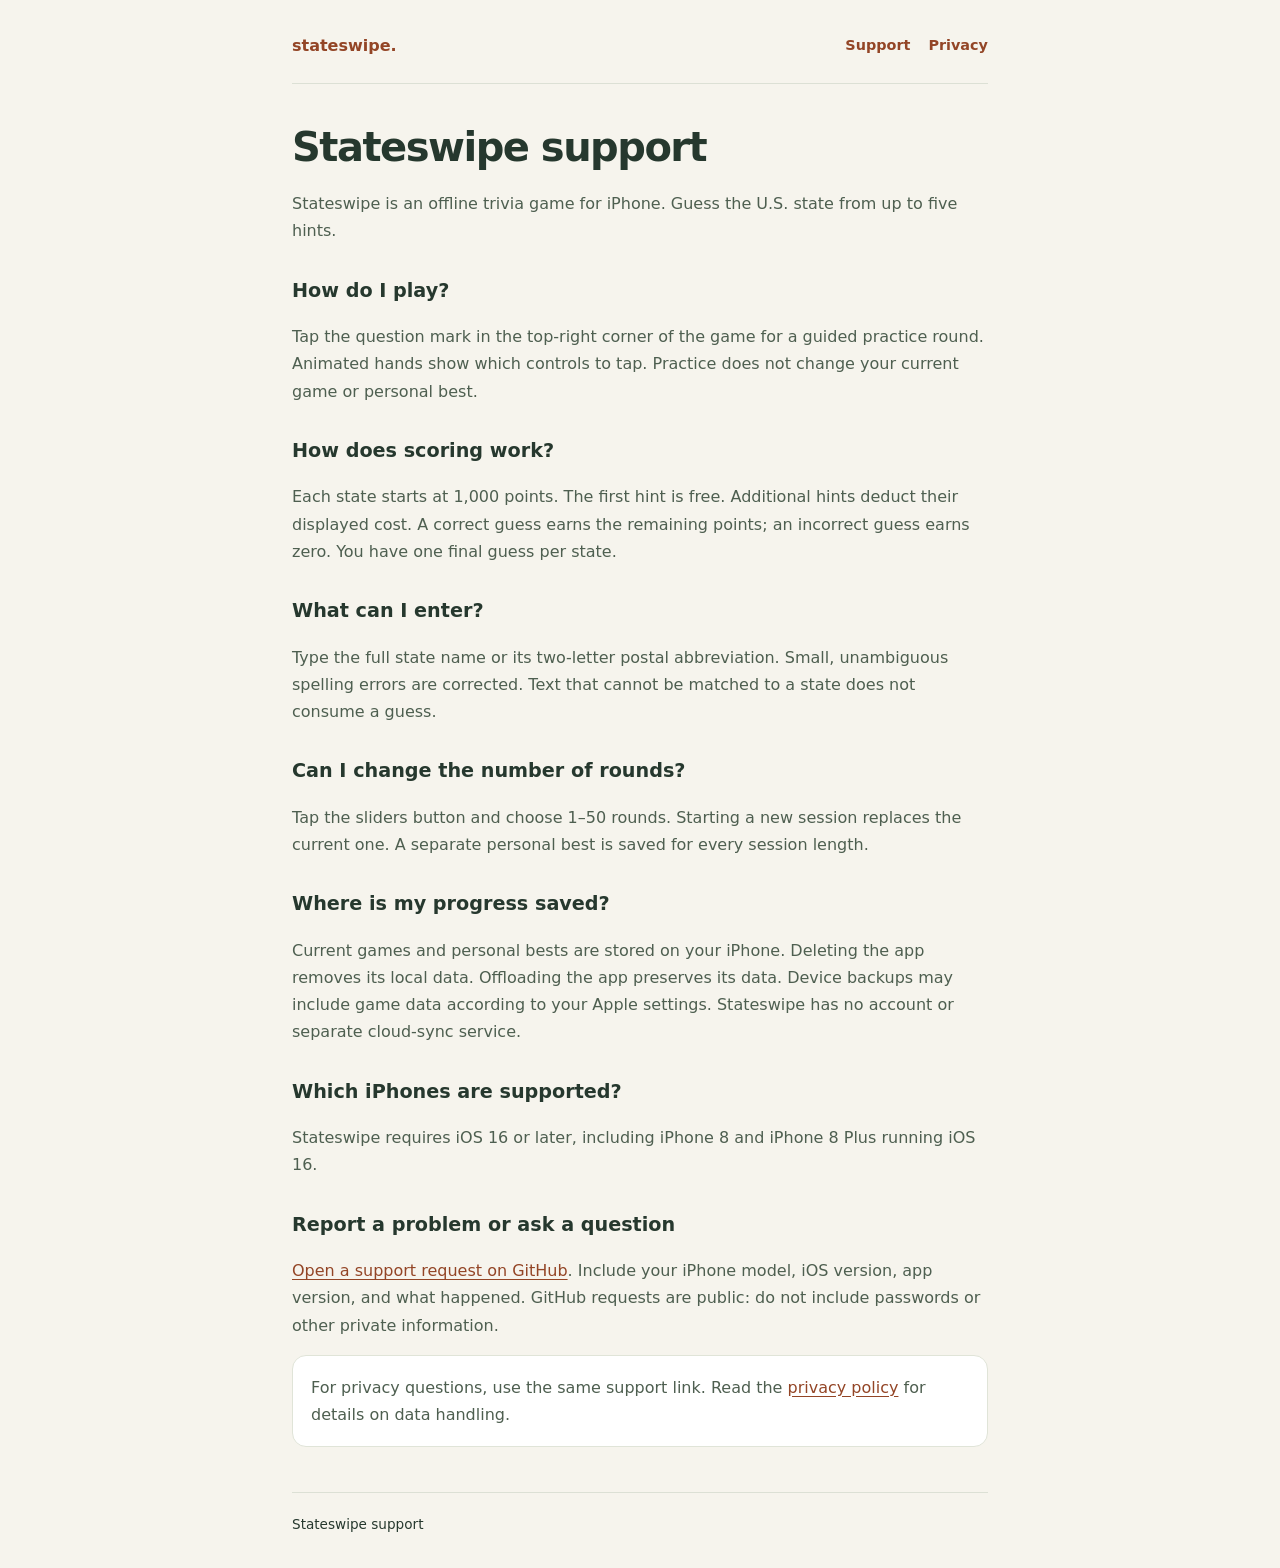
==== docs/index.html @ 34044676 "My existing Xcode work" ====
<!doctype html><html lang="en"><head><meta charset="utf-8"><meta name="viewport" content="width=device-width,initial-scale=1"><title>Stateswipe Support</title><meta name="description" content="Help with the Stateswipe iPhone trivia game."><link rel="stylesheet" href="site.css"></head><body><header><a href="index.html">stateswipe.</a><nav aria-label="Main"><a href="index.html" aria-current="page">Support</a><a href="privacy.html">Privacy</a></nav></header><main><h1>Stateswipe support</h1><p>Stateswipe is an offline trivia game for iPhone. Guess the U.S. state from up to five hints.</p><h2>How do I play?</h2><p>Tap the question mark in the top-right corner of the game for a guided practice round. Animated hands show which controls to tap. Practice does not change your current game or personal best.</p><h2>How does scoring work?</h2><p>Each state starts at 1,000 points. The first hint is free. Additional hints deduct their displayed cost. A correct guess earns the remaining points; an incorrect guess earns zero. You have one final guess per state.</p><h2>What can I enter?</h2><p>Type the full state name or its two-letter postal abbreviation. Small, unambiguous spelling errors are corrected. Text that cannot be matched to a state does not consume a guess.</p><h2>Can I change the number of rounds?</h2><p>Tap the sliders button and choose 1–50 rounds. Starting a new session replaces the current one. A separate personal best is saved for every session length.</p><h2>Where is my progress saved?</h2><p>Current games and personal bests are stored on your iPhone. Deleting the app removes its local data. Offloading the app preserves its data. Device backups may include game data according to your Apple settings. Stateswipe has no account or separate cloud-sync service.</p><h2>Which iPhones are supported?</h2><p>Stateswipe requires iOS 16 or later, including iPhone 8 and iPhone 8 Plus running iOS 16.</p><h2>Report a problem or ask a question</h2><p><a href="https://github.com/riverdevprojects/state-swipe/issues/new">Open a support request on GitHub</a>. Include your iPhone model, iOS version, app version, and what happened. GitHub requests are public: do not include passwords or other private information.</p><p class="note">For privacy questions, use the same support link. Read the <a href="privacy.html">privacy policy</a> for details on data handling.</p></main><footer>Stateswipe support</footer></body></html>
---- docs/site.css ----
:root{color-scheme:light;font-family:system-ui,-apple-system,sans-serif;color:#26382e;background:#f6f4ed}*{box-sizing:border-box}body{max-width:740px;margin:0 auto;padding:32px 22px;line-height:1.7}header{display:flex;gap:20px;align-items:center;justify-content:space-between;padding-bottom:24px;border-bottom:1px solid #dce0d5}header a{font-weight:700;text-decoration:none}nav{display:flex;gap:18px;font-size:.9rem}a{color:#934526;text-underline-offset:3px}a:focus-visible{outline:3px solid #df5c36;outline-offset:5px}h1{font-size:2.5rem;line-height:1.15;letter-spacing:-1.5px;margin:40px 0 20px}h2{font-size:1.2rem;margin-top:30px}p,li{color:#4e5f50}footer{margin-top:45px;padding-top:20px;border-top:1px solid #dce0d5;font-size:.85rem}.note{padding:18px;background:white;border:1px solid #e0e4d8;border-radius:14px}
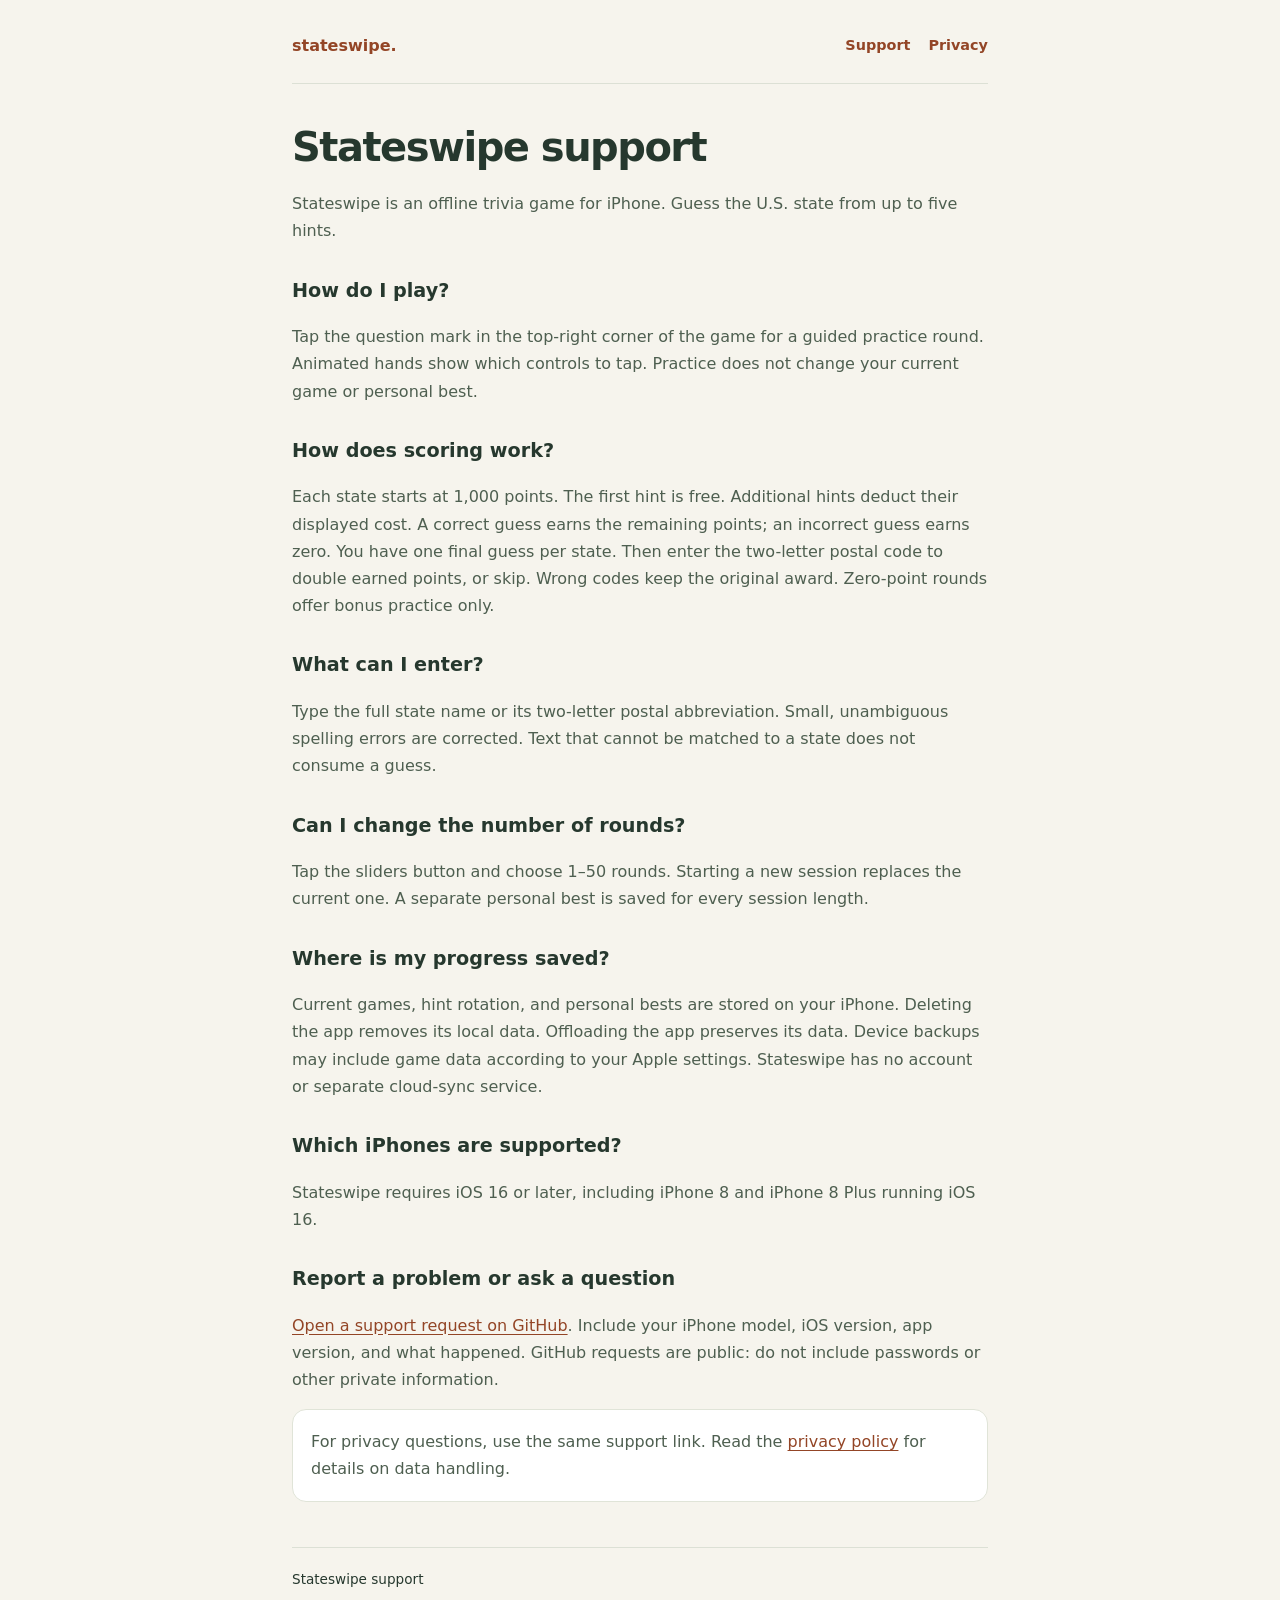
==== commit 3bd2da29: "Add abbreviation bonus and rotating state hint database" ====
--- a/docs/index.html
+++ b/docs/index.html
@@ -1 +1 @@
-<!doctype html><html lang="en"><head><meta charset="utf-8"><meta name="viewport" content="width=device-width,initial-scale=1"><title>Stateswipe Support</title><meta name="description" content="Help with the Stateswipe iPhone trivia game."><link rel="stylesheet" href="site.css"></head><body><header><a href="index.html">stateswipe.</a><nav aria-label="Main"><a href="index.html" aria-current="page">Support</a><a href="privacy.html">Privacy</a></nav></header><main><h1>Stateswipe support</h1><p>Stateswipe is an offline trivia game for iPhone. Guess the U.S. state from up to five hints.</p><h2>How do I play?</h2><p>Tap the question mark in the top-right corner of the game for a guided practice round. Animated hands show which controls to tap. Practice does not change your current game or personal best.</p><h2>How does scoring work?</h2><p>Each state starts at 1,000 points. The first hint is free. Additional hints deduct their displayed cost. A correct guess earns the remaining points; an incorrect guess earns zero. You have one final guess per state.</p><h2>What can I enter?</h2><p>Type the full state name or its two-letter postal abbreviation. Small, unambiguous spelling errors are corrected. Text that cannot be matched to a state does not consume a guess.</p><h2>Can I change the number of rounds?</h2><p>Tap the sliders button and choose 1–50 rounds. Starting a new session replaces the current one. A separate personal best is saved for every session length.</p><h2>Where is my progress saved?</h2><p>Current games and personal bests are stored on your iPhone. Deleting the app removes its local data. Offloading the app preserves its data. Device backups may include game data according to your Apple settings. Stateswipe has no account or separate cloud-sync service.</p><h2>Which iPhones are supported?</h2><p>Stateswipe requires iOS 16 or later, including iPhone 8 and iPhone 8 Plus running iOS 16.</p><h2>Report a problem or ask a question</h2><p><a href="https://github.com/riverdevprojects/state-swipe/issues/new">Open a support request on GitHub</a>. Include your iPhone model, iOS version, app version, and what happened. GitHub requests are public: do not include passwords or other private information.</p><p class="note">For privacy questions, use the same support link. Read the <a href="privacy.html">privacy policy</a> for details on data handling.</p></main><footer>Stateswipe support</footer></body></html>
+<!doctype html><html lang="en"><head><meta charset="utf-8"><meta name="viewport" content="width=device-width,initial-scale=1"><title>Stateswipe Support</title><meta name="description" content="Help with the Stateswipe iPhone trivia game."><link rel="stylesheet" href="site.css"></head><body><header><a href="index.html">stateswipe.</a><nav aria-label="Main"><a href="index.html" aria-current="page">Support</a><a href="privacy.html">Privacy</a></nav></header><main><h1>Stateswipe support</h1><p>Stateswipe is an offline trivia game for iPhone. Guess the U.S. state from up to five hints.</p><h2>How do I play?</h2><p>Tap the question mark in the top-right corner of the game for a guided practice round. Animated hands show which controls to tap. Practice does not change your current game or personal best.</p><h2>How does scoring work?</h2><p>Each state starts at 1,000 points. The first hint is free. Additional hints deduct their displayed cost. A correct guess earns the remaining points; an incorrect guess earns zero. You have one final guess per state. Then enter the two-letter postal code to double earned points, or skip. Wrong codes keep the original award. Zero-point rounds offer bonus practice only.</p><h2>What can I enter?</h2><p>Type the full state name or its two-letter postal abbreviation. Small, unambiguous spelling errors are corrected. Text that cannot be matched to a state does not consume a guess.</p><h2>Can I change the number of rounds?</h2><p>Tap the sliders button and choose 1–50 rounds. Starting a new session replaces the current one. A separate personal best is saved for every session length.</p><h2>Where is my progress saved?</h2><p>Current games, hint rotation, and personal bests are stored on your iPhone. Deleting the app removes its local data. Offloading the app preserves its data. Device backups may include game data according to your Apple settings. Stateswipe has no account or separate cloud-sync service.</p><h2>Which iPhones are supported?</h2><p>Stateswipe requires iOS 16 or later, including iPhone 8 and iPhone 8 Plus running iOS 16.</p><h2>Report a problem or ask a question</h2><p><a href="https://github.com/riverdevprojects/state-swipe/issues/new">Open a support request on GitHub</a>. Include your iPhone model, iOS version, app version, and what happened. GitHub requests are public: do not include passwords or other private information.</p><p class="note">For privacy questions, use the same support link. Read the <a href="privacy.html">privacy policy</a> for details on data handling.</p></main><footer>Stateswipe support</footer></body></html>
